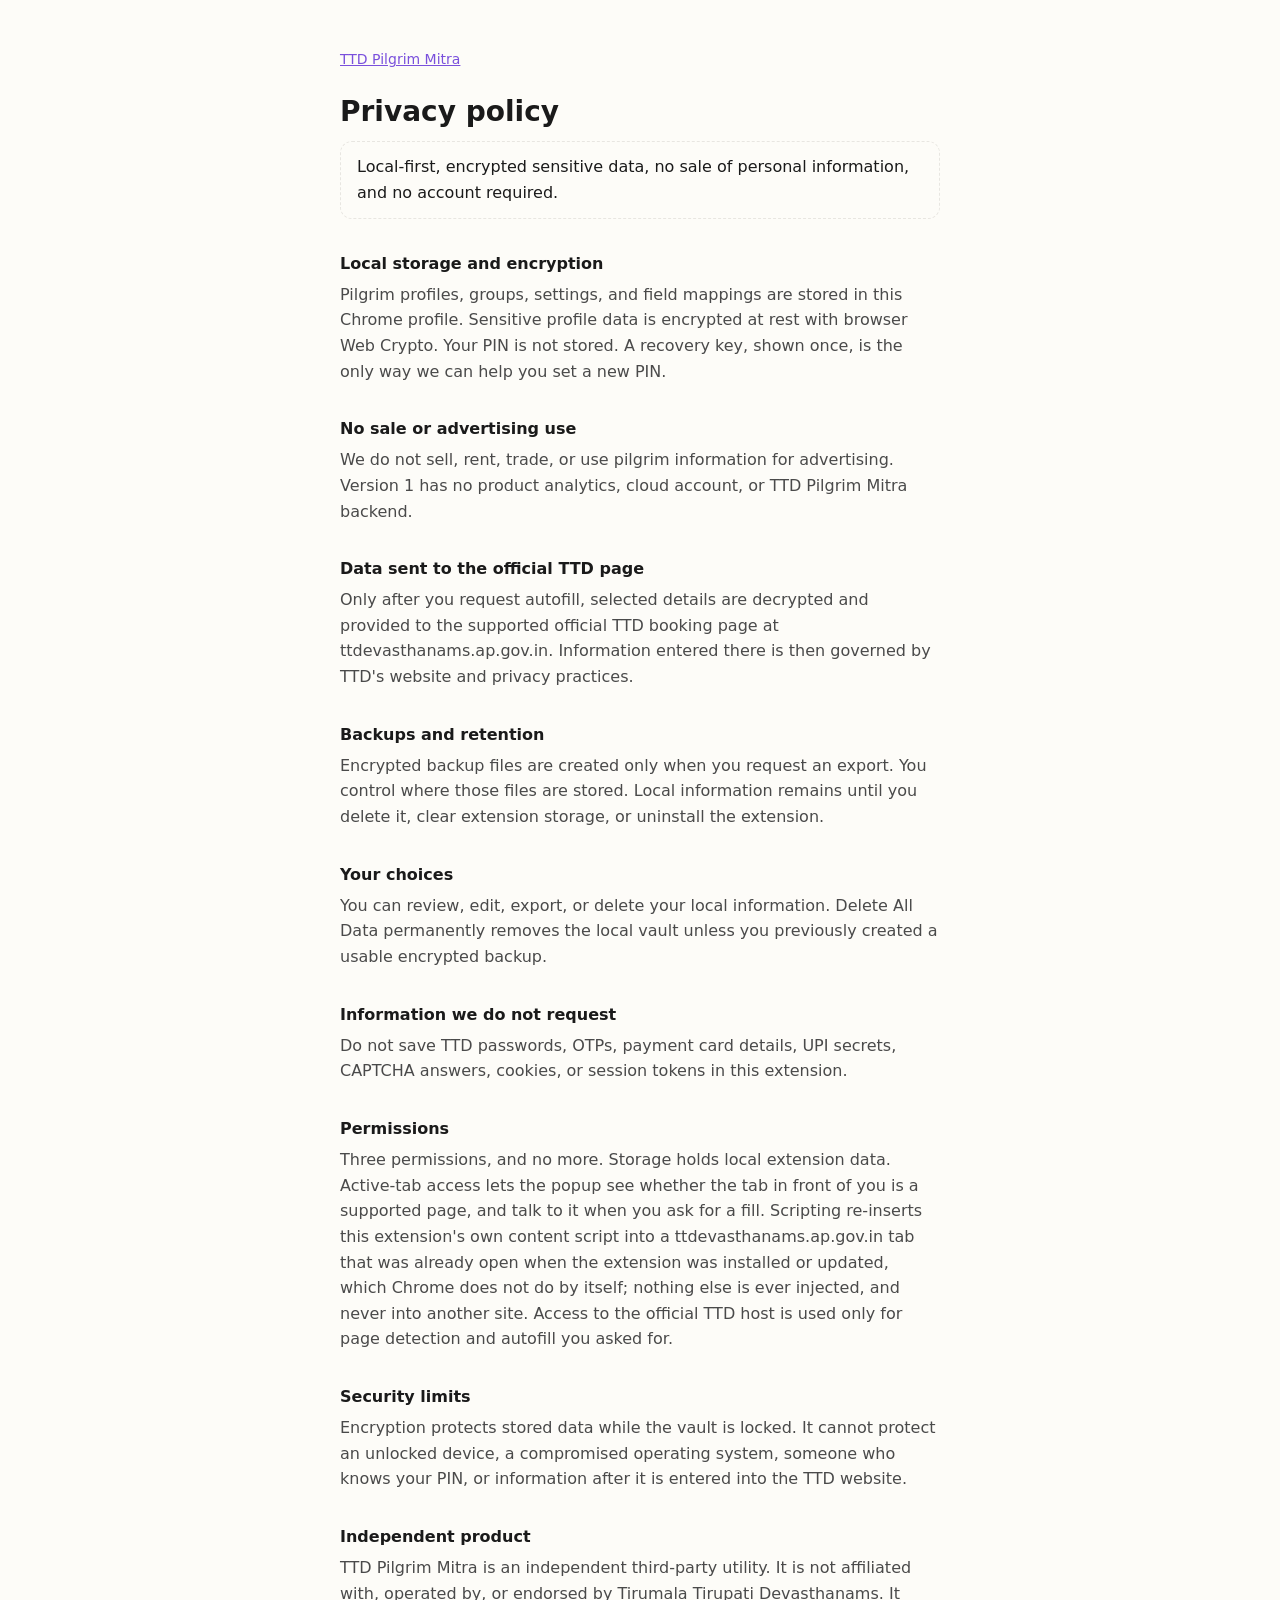
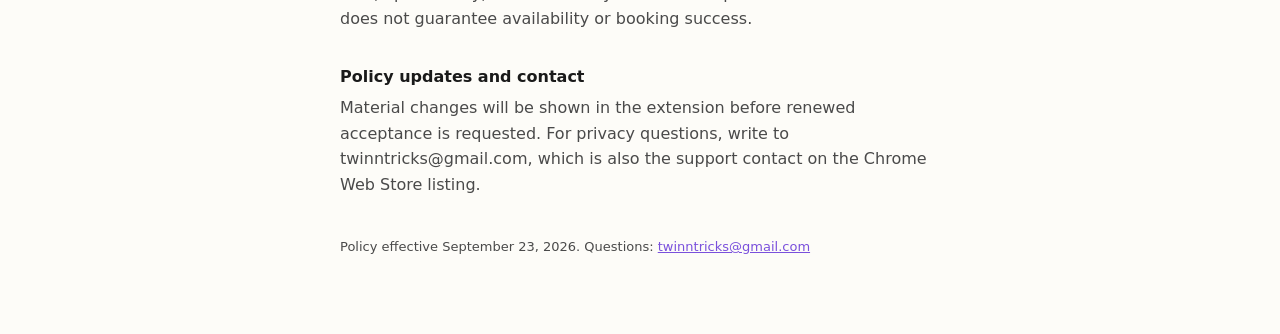
==== ttd-pilgrim-mitra/privacy/index.html @ e7f8449a "Publish TwinTricks pages, starting with TTD Pilgrim Mitra" ====
<!doctype html>
<html lang="en">
  <head>
    <meta charset="utf-8" />
    <meta name="viewport" content="width=device-width, initial-scale=1" />
    <title>Privacy policy · TTD Pilgrim Mitra</title>
    <meta
      name="description"
      content="How TTD Pilgrim Mitra handles pilgrim details: stored on your own device, encrypted, never sold."
    />
    <link rel="canonical" href="https://twintricks.github.io/ttd-pilgrim-mitra/privacy/" />
    <link rel="stylesheet" href="../style.css" />
  </head>
  <body>
    <main>
      <p class="crumb"><a href="../">TTD Pilgrim Mitra</a></p>
      <h1>Privacy policy</h1>
      <p class="summary">Local-first, encrypted sensitive data, no sale of personal information, and no account required.</p>

      <section>
        <h2>Local storage and encryption</h2>
        <p>Pilgrim profiles, groups, settings, and field mappings are stored in this Chrome profile. Sensitive profile data is encrypted at rest with browser Web Crypto. Your PIN is not stored. A recovery key, shown once, is the only way we can help you set a new PIN.</p>
      </section>

      <section>
        <h2>No sale or advertising use</h2>
        <p>We do not sell, rent, trade, or use pilgrim information for advertising. Version 1 has no product analytics, cloud account, or TTD Pilgrim Mitra backend.</p>
      </section>

      <section>
        <h2>Data sent to the official TTD page</h2>
        <p>Only after you request autofill, selected details are decrypted and provided to the supported official TTD booking page at ttdevasthanams.ap.gov.in. Information entered there is then governed by TTD's website and privacy practices.</p>
      </section>

      <section>
        <h2>Backups and retention</h2>
        <p>Encrypted backup files are created only when you request an export. You control where those files are stored. Local information remains until you delete it, clear extension storage, or uninstall the extension.</p>
      </section>

      <section>
        <h2>Your choices</h2>
        <p>You can review, edit, export, or delete your local information. Delete All Data permanently removes the local vault unless you previously created a usable encrypted backup.</p>
      </section>

      <section>
        <h2>Information we do not request</h2>
        <p>Do not save TTD passwords, OTPs, payment card details, UPI secrets, CAPTCHA answers, cookies, or session tokens in this extension.</p>
      </section>

      <section>
        <h2>Permissions</h2>
        <p>Three permissions, and no more. Storage holds local extension data. Active-tab access lets the popup see whether the tab in front of you is a supported page, and talk to it when you ask for a fill. Scripting re-inserts this extension's own content script into a ttdevasthanams.ap.gov.in tab that was already open when the extension was installed or updated, which Chrome does not do by itself; nothing else is ever injected, and never into another site. Access to the official TTD host is used only for page detection and autofill you asked for.</p>
      </section>

      <section>
        <h2>Security limits</h2>
        <p>Encryption protects stored data while the vault is locked. It cannot protect an unlocked device, a compromised operating system, someone who knows your PIN, or information after it is entered into the TTD website.</p>
      </section>

      <section>
        <h2>Independent product</h2>
        <p>TTD Pilgrim Mitra is an independent third-party utility. It is not affiliated with, operated by, or endorsed by Tirumala Tirupati Devasthanams. It does not guarantee availability or booking success.</p>
      </section>

      <section>
        <h2>Policy updates and contact</h2>
        <p>Material changes will be shown in the extension before renewed acceptance is requested. For privacy questions, write to twinntricks@gmail.com, which is also the support contact on the Chrome Web Store listing.</p>
      </section>

      <p class="effective">
        Policy effective September 23, 2026. Questions:
        <a href="mailto:twinntricks@gmail.com">twinntricks@gmail.com</a>
      </p>
    </main>
  </body>
</html>
---- ttd-pilgrim-mitra/style.css ----
:root {
  --background: #fdfcf8;
  --foreground: #1a1a1a;
  --muted: #4a4a4a;
  --primary: #7a50dc;
  --border: #e8e6e1;
}

@media (prefers-color-scheme: dark) {
  :root {
    --background: #141317;
    --foreground: #f5f4f2;
    --muted: #a8a5b0;
    --primary: #9a78e8;
    --border: #2c2a33;
  }
}

* {
  box-sizing: border-box;
}

body {
  margin: 0;
  background: var(--background);
  color: var(--foreground);
  font:
    16px/1.6 system-ui,
    -apple-system,
    "Segoe UI",
    sans-serif;
}

main {
  max-width: 40rem;
  margin: 0 auto;
  padding: 3rem 1.25rem 4rem;
}

h1 {
  font-size: 1.75rem;
  line-height: 1.25;
  margin: 0 0 0.75rem;
}

h2 {
  font-size: 1rem;
  margin: 2rem 0 0.35rem;
}

p {
  margin: 0 0 0.75rem;
  color: var(--muted);
}

a {
  color: var(--primary);
}

.crumb {
  margin-bottom: 1.5rem;
  font-size: 0.875rem;
}

.lede,
.summary {
  color: var(--foreground);
}

.summary {
  border: 1px dashed var(--border);
  border-radius: 12px;
  padding: 0.75rem 1rem;
}

.card {
  border: 1px dashed var(--border);
  border-radius: 12px;
  padding: 1rem;
  margin: 1.5rem 0;
}

.card h2 {
  margin-top: 0;
}

.card ul {
  margin: 0;
  padding-left: 1.1rem;
  color: var(--muted);
}

.card li {
  margin-bottom: 0.35rem;
}

.effective,
.footer {
  margin-top: 2.5rem;
  font-size: 0.8125rem;
}
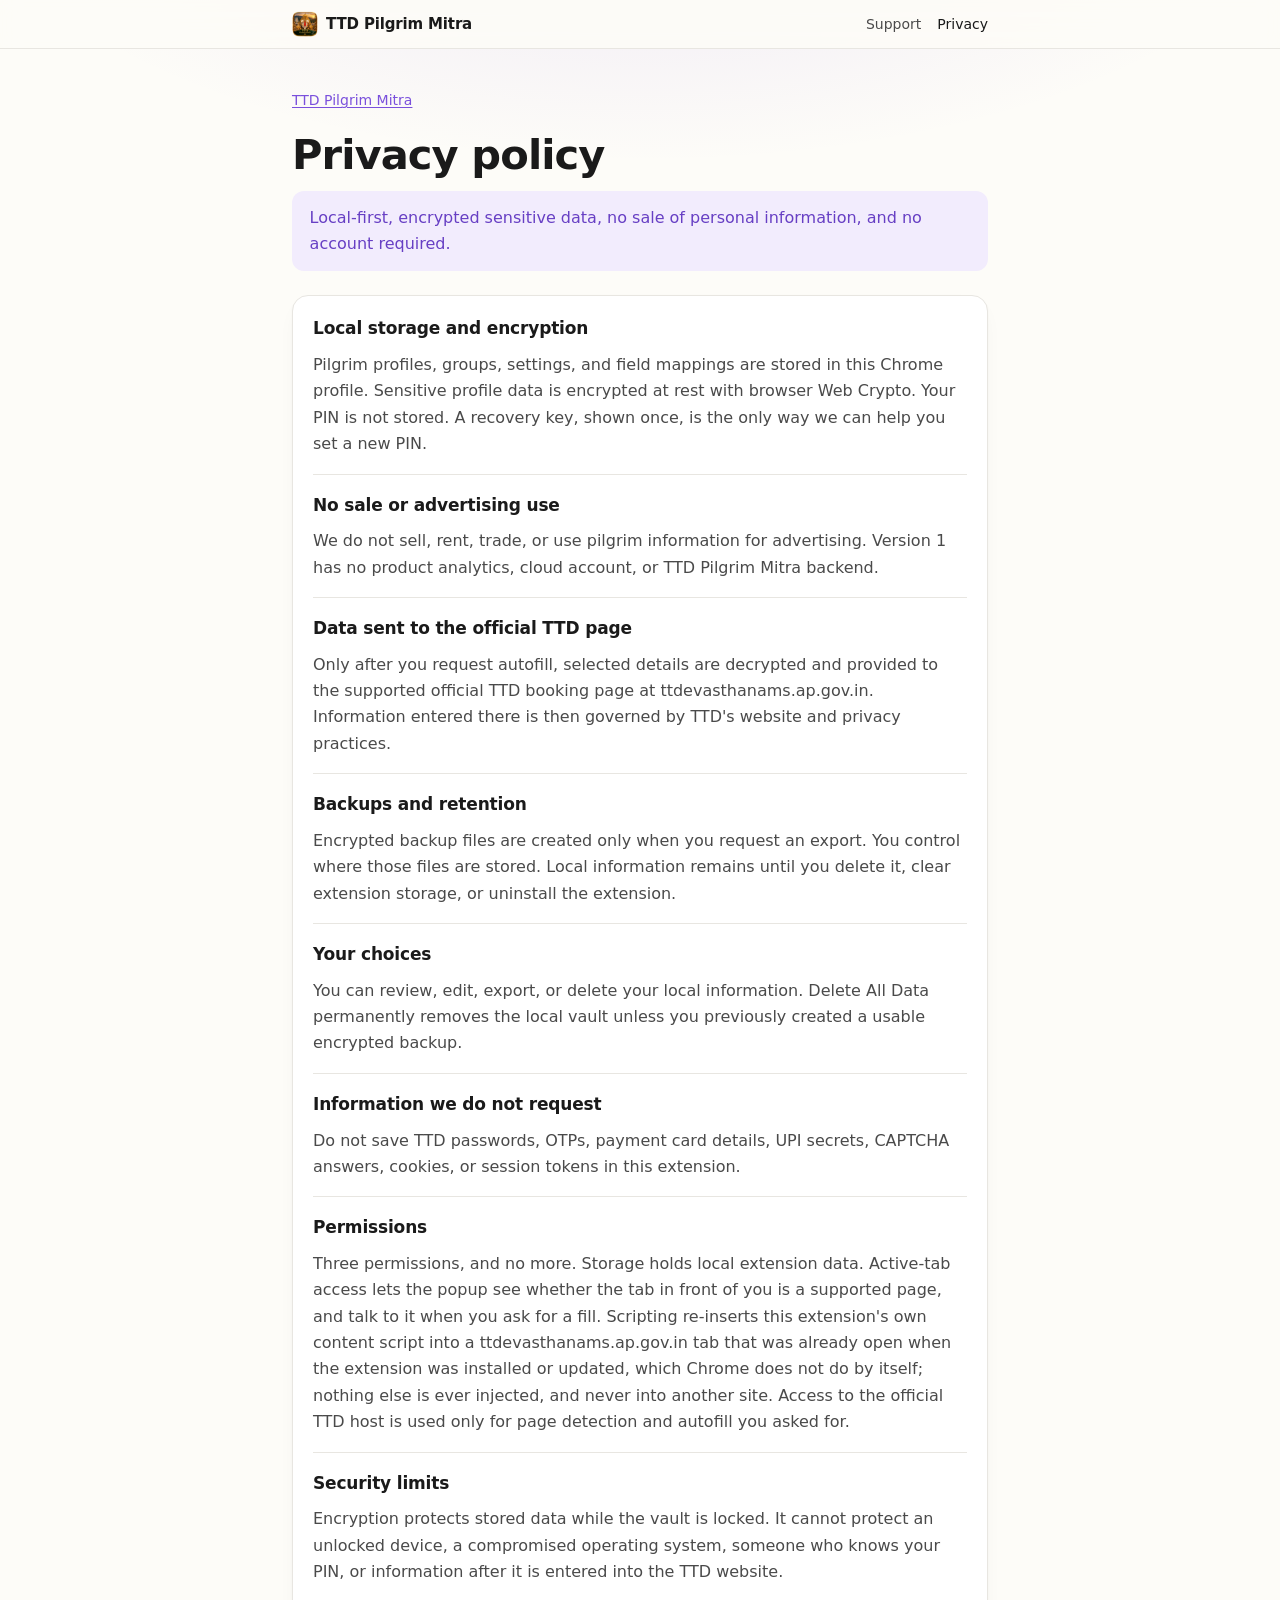
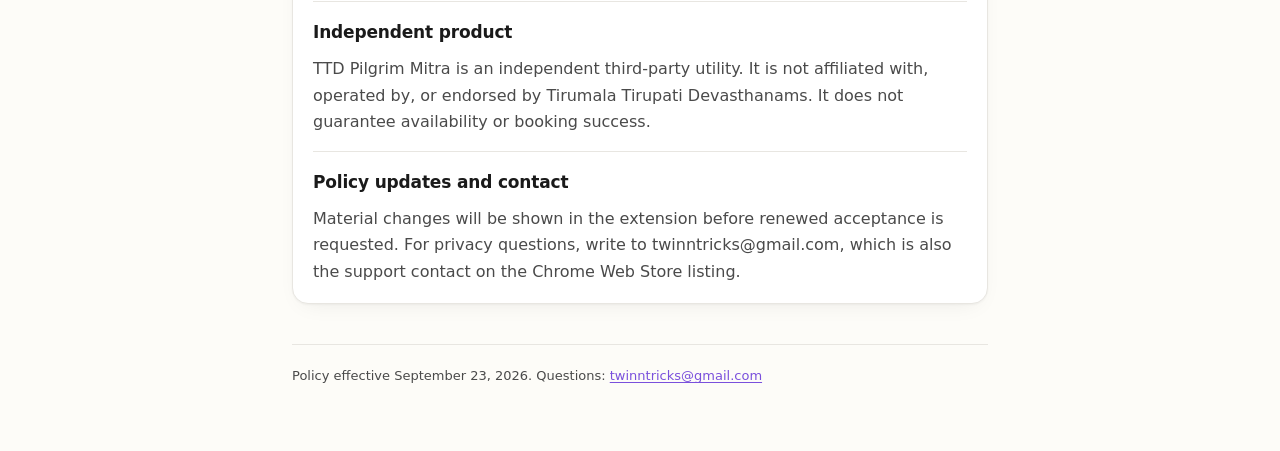
==== commit 9fc285e3: "Publish ttd-pilgrim-mitra from 9939c3f" ====
--- a/ttd-pilgrim-mitra/privacy/index.html
+++ b/ttd-pilgrim-mitra/privacy/index.html
@@ -8,64 +8,80 @@
       name="description"
       content="How TTD Pilgrim Mitra handles pilgrim details: stored on your own device, encrypted, never sold."
     />
+    <link rel="icon" href="../icon-128.png" />
     <link rel="canonical" href="https://twintricks.github.io/ttd-pilgrim-mitra/privacy/" />
     <link rel="stylesheet" href="../style.css" />
   </head>
   <body>
+    <header class="topbar">
+      <div class="topbar-inner">
+        <a class="brand" href="../">
+          <img src="../icon-128.png" alt="" width="26" height="26" />
+          TTD Pilgrim Mitra
+        </a>
+        <nav>
+          <a href="../support/">Support</a>
+          <a href="./" aria-current="page">Privacy</a>
+        </nav>
+      </div>
+    </header>
+
     <main>
       <p class="crumb"><a href="../">TTD Pilgrim Mitra</a></p>
       <h1>Privacy policy</h1>
       <p class="summary">Local-first, encrypted sensitive data, no sale of personal information, and no account required.</p>
 
-      <section>
-        <h2>Local storage and encryption</h2>
-        <p>Pilgrim profiles, groups, settings, and field mappings are stored in this Chrome profile. Sensitive profile data is encrypted at rest with browser Web Crypto. Your PIN is not stored. A recovery key, shown once, is the only way we can help you set a new PIN.</p>
-      </section>
+      <div class="card policy">
+        <section>
+          <h2>Local storage and encryption</h2>
+          <p>Pilgrim profiles, groups, settings, and field mappings are stored in this Chrome profile. Sensitive profile data is encrypted at rest with browser Web Crypto. Your PIN is not stored. A recovery key, shown once, is the only way we can help you set a new PIN.</p>
+        </section>
 
-      <section>
-        <h2>No sale or advertising use</h2>
-        <p>We do not sell, rent, trade, or use pilgrim information for advertising. Version 1 has no product analytics, cloud account, or TTD Pilgrim Mitra backend.</p>
-      </section>
+        <section>
+          <h2>No sale or advertising use</h2>
+          <p>We do not sell, rent, trade, or use pilgrim information for advertising. Version 1 has no product analytics, cloud account, or TTD Pilgrim Mitra backend.</p>
+        </section>
 
-      <section>
-        <h2>Data sent to the official TTD page</h2>
-        <p>Only after you request autofill, selected details are decrypted and provided to the supported official TTD booking page at ttdevasthanams.ap.gov.in. Information entered there is then governed by TTD's website and privacy practices.</p>
-      </section>
+        <section>
+          <h2>Data sent to the official TTD page</h2>
+          <p>Only after you request autofill, selected details are decrypted and provided to the supported official TTD booking page at ttdevasthanams.ap.gov.in. Information entered there is then governed by TTD's website and privacy practices.</p>
+        </section>
 
-      <section>
-        <h2>Backups and retention</h2>
-        <p>Encrypted backup files are created only when you request an export. You control where those files are stored. Local information remains until you delete it, clear extension storage, or uninstall the extension.</p>
-      </section>
+        <section>
+          <h2>Backups and retention</h2>
+          <p>Encrypted backup files are created only when you request an export. You control where those files are stored. Local information remains until you delete it, clear extension storage, or uninstall the extension.</p>
+        </section>
 
-      <section>
-        <h2>Your choices</h2>
-        <p>You can review, edit, export, or delete your local information. Delete All Data permanently removes the local vault unless you previously created a usable encrypted backup.</p>
-      </section>
+        <section>
+          <h2>Your choices</h2>
+          <p>You can review, edit, export, or delete your local information. Delete All Data permanently removes the local vault unless you previously created a usable encrypted backup.</p>
+        </section>
 
-      <section>
-        <h2>Information we do not request</h2>
-        <p>Do not save TTD passwords, OTPs, payment card details, UPI secrets, CAPTCHA answers, cookies, or session tokens in this extension.</p>
-      </section>
+        <section>
+          <h2>Information we do not request</h2>
+          <p>Do not save TTD passwords, OTPs, payment card details, UPI secrets, CAPTCHA answers, cookies, or session tokens in this extension.</p>
+        </section>
 
-      <section>
-        <h2>Permissions</h2>
-        <p>Three permissions, and no more. Storage holds local extension data. Active-tab access lets the popup see whether the tab in front of you is a supported page, and talk to it when you ask for a fill. Scripting re-inserts this extension's own content script into a ttdevasthanams.ap.gov.in tab that was already open when the extension was installed or updated, which Chrome does not do by itself; nothing else is ever injected, and never into another site. Access to the official TTD host is used only for page detection and autofill you asked for.</p>
-      </section>
+        <section>
+          <h2>Permissions</h2>
+          <p>Three permissions, and no more. Storage holds local extension data. Active-tab access lets the popup see whether the tab in front of you is a supported page, and talk to it when you ask for a fill. Scripting re-inserts this extension's own content script into a ttdevasthanams.ap.gov.in tab that was already open when the extension was installed or updated, which Chrome does not do by itself; nothing else is ever injected, and never into another site. Access to the official TTD host is used only for page detection and autofill you asked for.</p>
+        </section>
 
-      <section>
-        <h2>Security limits</h2>
-        <p>Encryption protects stored data while the vault is locked. It cannot protect an unlocked device, a compromised operating system, someone who knows your PIN, or information after it is entered into the TTD website.</p>
-      </section>
+        <section>
+          <h2>Security limits</h2>
+          <p>Encryption protects stored data while the vault is locked. It cannot protect an unlocked device, a compromised operating system, someone who knows your PIN, or information after it is entered into the TTD website.</p>
+        </section>
 
-      <section>
-        <h2>Independent product</h2>
-        <p>TTD Pilgrim Mitra is an independent third-party utility. It is not affiliated with, operated by, or endorsed by Tirumala Tirupati Devasthanams. It does not guarantee availability or booking success.</p>
-      </section>
+        <section>
+          <h2>Independent product</h2>
+          <p>TTD Pilgrim Mitra is an independent third-party utility. It is not affiliated with, operated by, or endorsed by Tirumala Tirupati Devasthanams. It does not guarantee availability or booking success.</p>
+        </section>
 
-      <section>
-        <h2>Policy updates and contact</h2>
-        <p>Material changes will be shown in the extension before renewed acceptance is requested. For privacy questions, write to twinntricks@gmail.com, which is also the support contact on the Chrome Web Store listing.</p>
-      </section>
+        <section>
+          <h2>Policy updates and contact</h2>
+          <p>Material changes will be shown in the extension before renewed acceptance is requested. For privacy questions, write to twinntricks@gmail.com, which is also the support contact on the Chrome Web Store listing.</p>
+        </section>
+      </div>
 
       <p class="effective">
         Policy effective September 23, 2026. Questions:
--- a/ttd-pilgrim-mitra/style.css
+++ b/ttd-pilgrim-mitra/style.css
@@ -1,18 +1,41 @@
+/*
+ * The published pages, wearing the same clothes as the extension.
+ *
+ * Every colour and radius below is copied from src/styles/globals.css rather than eyeballed, so
+ * someone who arrives here from the store recognises the popup when they open it. If a token
+ * changes there, change it here too: these two files are the only places the palette lives.
+ */
+
 :root {
   --background: #fdfcf8;
   --foreground: #1a1a1a;
-  --muted: #4a4a4a;
+  --card: #ffffff;
+  --muted-foreground: #4a4a4a;
   --primary: #7a50dc;
+  --primary-foreground: #ffffff;
+  --accent: #f2ecfd;
+  --accent-foreground: #673fc4;
   --border: #e8e6e1;
+  --success: #2f8f6f;
+  --radius: 1rem;
+  --shadow: 0 1px 2px rgb(26 26 26 / 4%), 0 8px 24px -12px rgb(26 26 26 / 10%);
+  --glow: radial-gradient(60rem 26rem at 50% -8rem, rgb(122 80 220 / 12%), transparent 70%);
 }
 
 @media (prefers-color-scheme: dark) {
   :root {
     --background: #141317;
     --foreground: #f5f4f2;
-    --muted: #a8a5b0;
+    --card: #1c1b21;
+    --muted-foreground: #a8a5b0;
     --primary: #9a78e8;
+    --primary-foreground: #17111f;
+    --accent: #282533;
+    --accent-foreground: #d9cdf7;
     --border: #2c2a33;
+    --success: #5cc9a3;
+    --shadow: 0 1px 2px rgb(0 0 0 / 30%), 0 8px 24px -12px rgb(0 0 0 / 60%);
+    --glow: radial-gradient(60rem 26rem at 50% -8rem, rgb(154 120 232 / 16%), transparent 70%);
   }
 }
 
@@ -20,82 +43,431 @@
   box-sizing: border-box;
 }
 
+html {
+  scroll-behavior: smooth;
+  /* The support page is linked from the store as an anchor, so the heading must not land under
+     the sticky bar. */
+  scroll-padding-top: 5rem;
+}
+
 body {
   margin: 0;
-  background: var(--background);
+  background: var(--background) var(--glow) no-repeat;
   color: var(--foreground);
   font:
-    16px/1.6 system-ui,
+    16px/1.65 system-ui,
     -apple-system,
     "Segoe UI",
     sans-serif;
+  -webkit-font-smoothing: antialiased;
 }
 
 main {
-  max-width: 40rem;
+  max-width: 46rem;
   margin: 0 auto;
-  padding: 3rem 1.25rem 4rem;
+  padding: 2.5rem 1.25rem 4rem;
+}
+
+a {
+  color: var(--primary);
+  text-underline-offset: 2px;
 }
 
 h1 {
-  font-size: 1.75rem;
-  line-height: 1.25;
   margin: 0 0 0.75rem;
+  font-size: clamp(1.9rem, 5.5vw, 2.6rem);
+  font-weight: 800;
+  line-height: 1.12;
+  letter-spacing: -0.022em;
 }
 
 h2 {
-  font-size: 1rem;
-  margin: 2rem 0 0.35rem;
+  margin: 0 0 0.6rem;
+  font-size: 1.0625rem;
+  font-weight: 700;
+  letter-spacing: -0.01em;
+}
+
+h3 {
+  margin: 0 0 0.25rem;
+  font-size: 0.9375rem;
+  font-weight: 650;
 }
 
 p {
   margin: 0 0 0.75rem;
-  color: var(--muted);
-}
-
-a {
-  color: var(--primary);
+  color: var(--muted-foreground);
+}
+
+p:last-child {
+  margin-bottom: 0;
+}
+
+strong {
+  color: var(--foreground);
+  font-weight: 650;
+}
+
+/* The bar at the top, which is the popup header with the window furniture taken off. */
+
+.topbar {
+  position: sticky;
+  top: 0;
+  z-index: 10;
+  background: color-mix(in srgb, var(--background) 88%, transparent);
+  backdrop-filter: blur(10px);
+  border-bottom: 1px solid var(--border);
+}
+
+.topbar-inner {
+  max-width: 46rem;
+  margin: 0 auto;
+  padding: 0.7rem 1.25rem;
+  display: flex;
+  align-items: center;
+  gap: 0.625rem;
+}
+
+.brand {
+  display: flex;
+  align-items: center;
+  gap: 0.5rem;
+  color: var(--foreground);
+  font-weight: 700;
+  font-size: 0.9375rem;
+  letter-spacing: -0.01em;
+  text-decoration: none;
+}
+
+.brand img {
+  width: 26px;
+  height: 26px;
+  border-radius: 7px;
+}
+
+.topbar nav {
+  margin-left: auto;
+  display: flex;
+  gap: 1rem;
+  font-size: 0.875rem;
+}
+
+.topbar nav a {
+  color: var(--muted-foreground);
+  text-decoration: none;
+}
+
+.topbar nav a:hover,
+.topbar nav a[aria-current="page"] {
+  color: var(--foreground);
+}
+
+/* Hero */
+
+.eyebrow {
+  display: inline-flex;
+  align-items: center;
+  gap: 0.45rem;
+  margin: 0 0 0.9rem;
+  color: var(--accent-foreground);
+  font-size: 0.75rem;
+  font-weight: 700;
+  letter-spacing: 0.1em;
+  text-transform: uppercase;
+}
+
+.lede {
+  max-width: 34rem;
+  font-size: 1.0625rem;
+  color: var(--muted-foreground);
+}
+
+.actions {
+  display: flex;
+  flex-wrap: wrap;
+  align-items: center;
+  gap: 0.75rem;
+  margin: 1.5rem 0 1rem;
+}
+
+.button {
+  display: inline-flex;
+  align-items: center;
+  gap: 0.5rem;
+  padding: 0.65rem 1.1rem;
+  border: 1px solid transparent;
+  border-radius: calc(var(--radius) - 6px);
+  background: var(--primary);
+  color: var(--primary-foreground);
+  font-size: 0.9375rem;
+  font-weight: 650;
+  text-decoration: none;
+  box-shadow: var(--shadow);
+}
+
+.button:hover {
+  filter: brightness(1.06);
+}
+
+.button.ghost {
+  background: transparent;
+  border-color: var(--border);
+  color: var(--foreground);
+  box-shadow: none;
+}
+
+.button.ghost:hover {
+  background: var(--accent);
+  border-color: var(--accent);
+  color: var(--accent-foreground);
+  filter: none;
+}
+
+.chips {
+  display: flex;
+  flex-wrap: wrap;
+  gap: 0.4rem;
+  margin: 0 0 2rem;
+  padding: 0;
+  list-style: none;
+}
+
+.chips li {
+  padding: 0.25rem 0.6rem;
+  border: 1px solid var(--border);
+  border-radius: 999px;
+  background: var(--card);
+  color: var(--muted-foreground);
+  font-size: 0.8125rem;
+}
+
+.shot {
+  display: block;
+  width: 100%;
+  height: auto;
+  margin: 0 0 2.5rem;
+  border: 1px solid var(--border);
+  border-radius: var(--radius);
+  box-shadow: var(--shadow);
+}
+
+/* Cards, the same white panels the popup is built from. */
+
+.card {
+  margin: 0 0 1rem;
+  padding: 1.15rem 1.25rem;
+  border: 1px solid var(--border);
+  border-radius: var(--radius);
+  background: var(--card);
+  box-shadow: var(--shadow);
+}
+
+.card.accent {
+  background: var(--accent);
+  border-color: transparent;
+  box-shadow: none;
+}
+
+.card.accent p {
+  color: var(--accent-foreground);
+}
+
+.grid {
+  display: grid;
+  gap: 1rem;
+  margin-bottom: 1rem;
+  grid-template-columns: repeat(auto-fit, minmax(13rem, 1fr));
+}
+
+.grid .card {
+  margin: 0;
+}
+
+.icon {
+  display: grid;
+  place-items: center;
+  width: 2rem;
+  height: 2rem;
+  margin-bottom: 0.7rem;
+  border-radius: 9px;
+  background: var(--accent);
+  color: var(--accent-foreground);
+}
+
+.icon svg {
+  width: 1rem;
+  height: 1rem;
+}
+
+.section-title {
+  margin: 2.25rem 0 0.85rem;
+  font-size: 0.75rem;
+  font-weight: 700;
+  letter-spacing: 0.1em;
+  text-transform: uppercase;
+  color: var(--muted-foreground);
+}
+
+/* Lists that carry a verdict: a tick for what it does, a cross for what it refuses to do. */
+
+.marks {
+  margin: 0;
+  padding: 0;
+  list-style: none;
+}
+
+.marks li {
+  position: relative;
+  padding: 0 0 0 1.85rem;
+  margin-bottom: 0.55rem;
+  color: var(--muted-foreground);
+}
+
+.marks li:last-child {
+  margin-bottom: 0;
+}
+
+.marks li::before {
+  position: absolute;
+  left: 0;
+  top: 0.18rem;
+  display: grid;
+  place-items: center;
+  width: 1.2rem;
+  height: 1.2rem;
+  border-radius: 999px;
+  font-size: 0.7rem;
+  font-weight: 700;
+}
+
+.marks.yes li::before {
+  content: "✓";
+  background: var(--accent);
+  color: var(--accent-foreground);
+}
+
+.marks.no li::before {
+  content: "✕";
+  background: color-mix(in srgb, var(--muted-foreground) 14%, transparent);
+  color: var(--muted-foreground);
+}
+
+/* Numbered steps, for the support page. */
+
+.steps {
+  counter-reset: step;
+  margin: 0;
+  padding: 0;
+  list-style: none;
+}
+
+.steps li {
+  position: relative;
+  counter-increment: step;
+  padding: 0 0 0 2.1rem;
+  margin-bottom: 0.9rem;
+  color: var(--muted-foreground);
+}
+
+.steps li:last-child {
+  margin-bottom: 0;
+}
+
+.steps li::before {
+  content: counter(step);
+  position: absolute;
+  left: 0;
+  top: 0.1rem;
+  display: grid;
+  place-items: center;
+  width: 1.45rem;
+  height: 1.45rem;
+  border-radius: 999px;
+  background: var(--primary);
+  color: var(--primary-foreground);
+  font-size: 0.75rem;
+  font-weight: 700;
+}
+
+/* Questions that open, so the page stays short until someone needs it. */
+
+.qa {
+  border: 1px solid var(--border);
+  border-radius: var(--radius);
+  background: var(--card);
+  box-shadow: var(--shadow);
+  overflow: hidden;
+}
+
+.qa details + details {
+  border-top: 1px solid var(--border);
+}
+
+.qa summary {
+  padding: 0.85rem 1.25rem;
+  font-size: 0.9375rem;
+  font-weight: 650;
+  cursor: pointer;
+  list-style: none;
+}
+
+.qa summary::-webkit-details-marker {
+  display: none;
+}
+
+.qa summary::after {
+  content: "+";
+  float: right;
+  color: var(--muted-foreground);
+  font-weight: 400;
+}
+
+.qa details[open] summary::after {
+  content: "−";
+}
+
+.qa summary:hover {
+  color: var(--accent-foreground);
+}
+
+.qa .answer {
+  padding: 0 1.25rem 1rem;
+}
+
+.qa .answer p {
+  font-size: 0.9375rem;
+}
+
+/* Policy pages: one card, hairlines between the sections. */
+
+.policy section + section {
+  margin-top: 1rem;
+  padding-top: 1rem;
+  border-top: 1px solid var(--border);
 }
 
 .crumb {
+  margin-bottom: 1.25rem;
+  font-size: 0.875rem;
+}
+
+.summary {
   margin-bottom: 1.5rem;
-  font-size: 0.875rem;
-}
-
-.lede,
-.summary {
-  color: var(--foreground);
-}
-
-.summary {
-  border: 1px dashed var(--border);
-  border-radius: 12px;
-  padding: 0.75rem 1rem;
-}
-
-.card {
-  border: 1px dashed var(--border);
-  border-radius: 12px;
-  padding: 1rem;
-  margin: 1.5rem 0;
-}
-
-.card h2 {
-  margin-top: 0;
-}
-
-.card ul {
-  margin: 0;
-  padding-left: 1.1rem;
-  color: var(--muted);
-}
-
-.card li {
-  margin-bottom: 0.35rem;
+  padding: 0.85rem 1.1rem;
+  border-radius: calc(var(--radius) - 4px);
+  background: var(--accent);
+  color: var(--accent-foreground);
 }
 
 .effective,
 .footer {
   margin-top: 2.5rem;
+  padding-top: 1.25rem;
+  border-top: 1px solid var(--border);
   font-size: 0.8125rem;
-}
+  color: var(--muted-foreground);
+}
+
+.footer a {
+  color: var(--muted-foreground);
+}
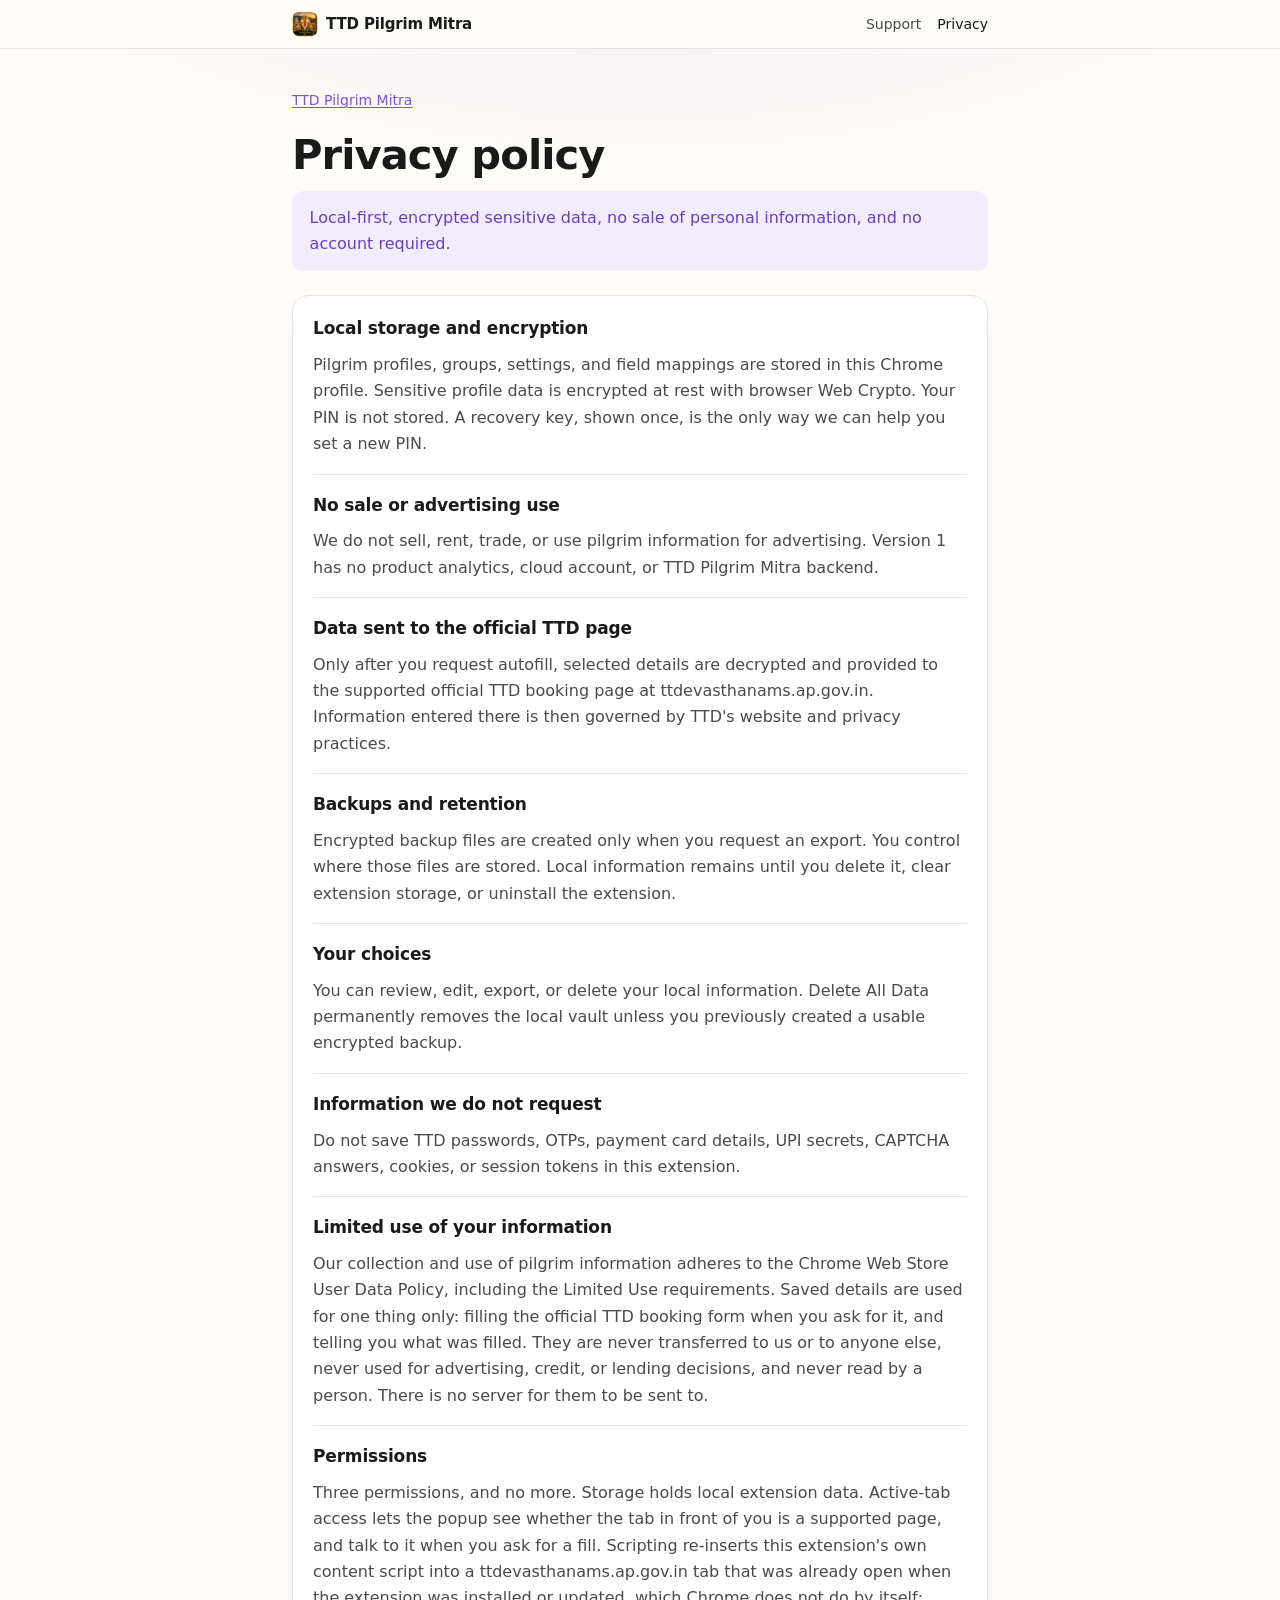
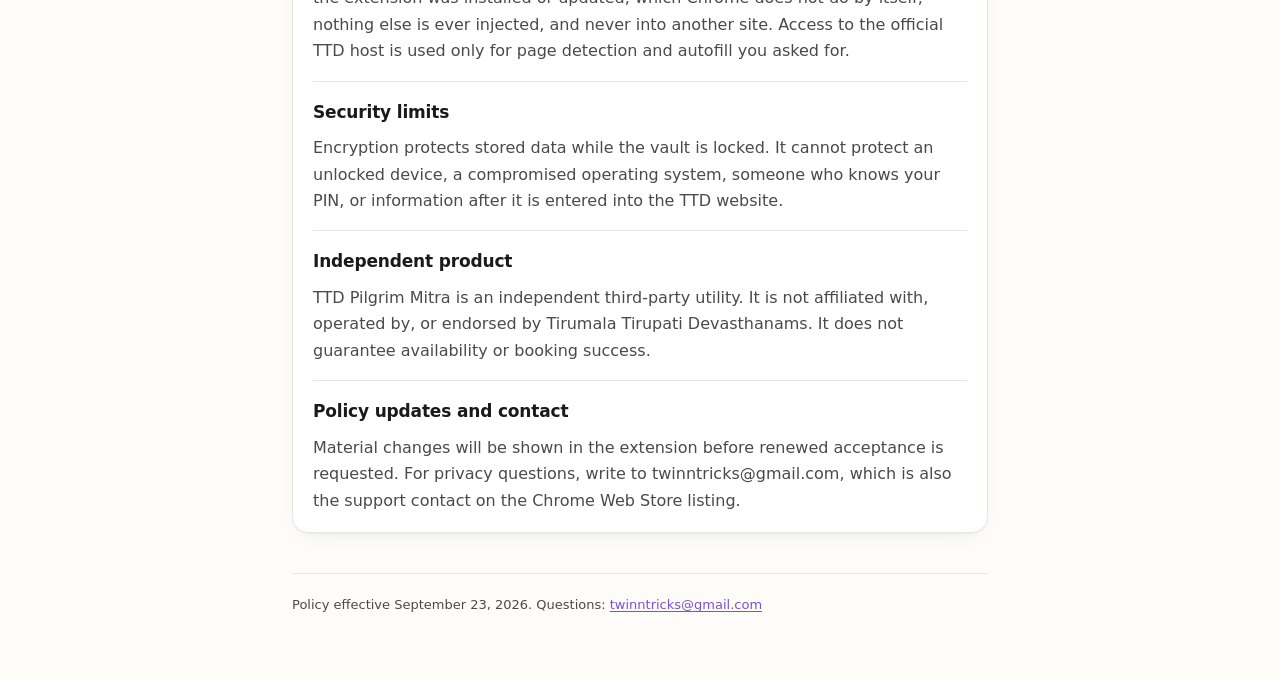
==== commit c98af7f3: "Publish ttd-pilgrim-mitra from 93803b9" ====
--- a/ttd-pilgrim-mitra/privacy/index.html
+++ b/ttd-pilgrim-mitra/privacy/index.html
@@ -63,6 +63,11 @@
         </section>
 
         <section>
+          <h2>Limited use of your information</h2>
+          <p>Our collection and use of pilgrim information adheres to the Chrome Web Store User Data Policy, including the Limited Use requirements. Saved details are used for one thing only: filling the official TTD booking form when you ask for it, and telling you what was filled. They are never transferred to us or to anyone else, never used for advertising, credit, or lending decisions, and never read by a person. There is no server for them to be sent to.</p>
+        </section>
+
+        <section>
           <h2>Permissions</h2>
           <p>Three permissions, and no more. Storage holds local extension data. Active-tab access lets the popup see whether the tab in front of you is a supported page, and talk to it when you ask for a fill. Scripting re-inserts this extension's own content script into a ttdevasthanams.ap.gov.in tab that was already open when the extension was installed or updated, which Chrome does not do by itself; nothing else is ever injected, and never into another site. Access to the official TTD host is used only for page detection and autofill you asked for.</p>
         </section>
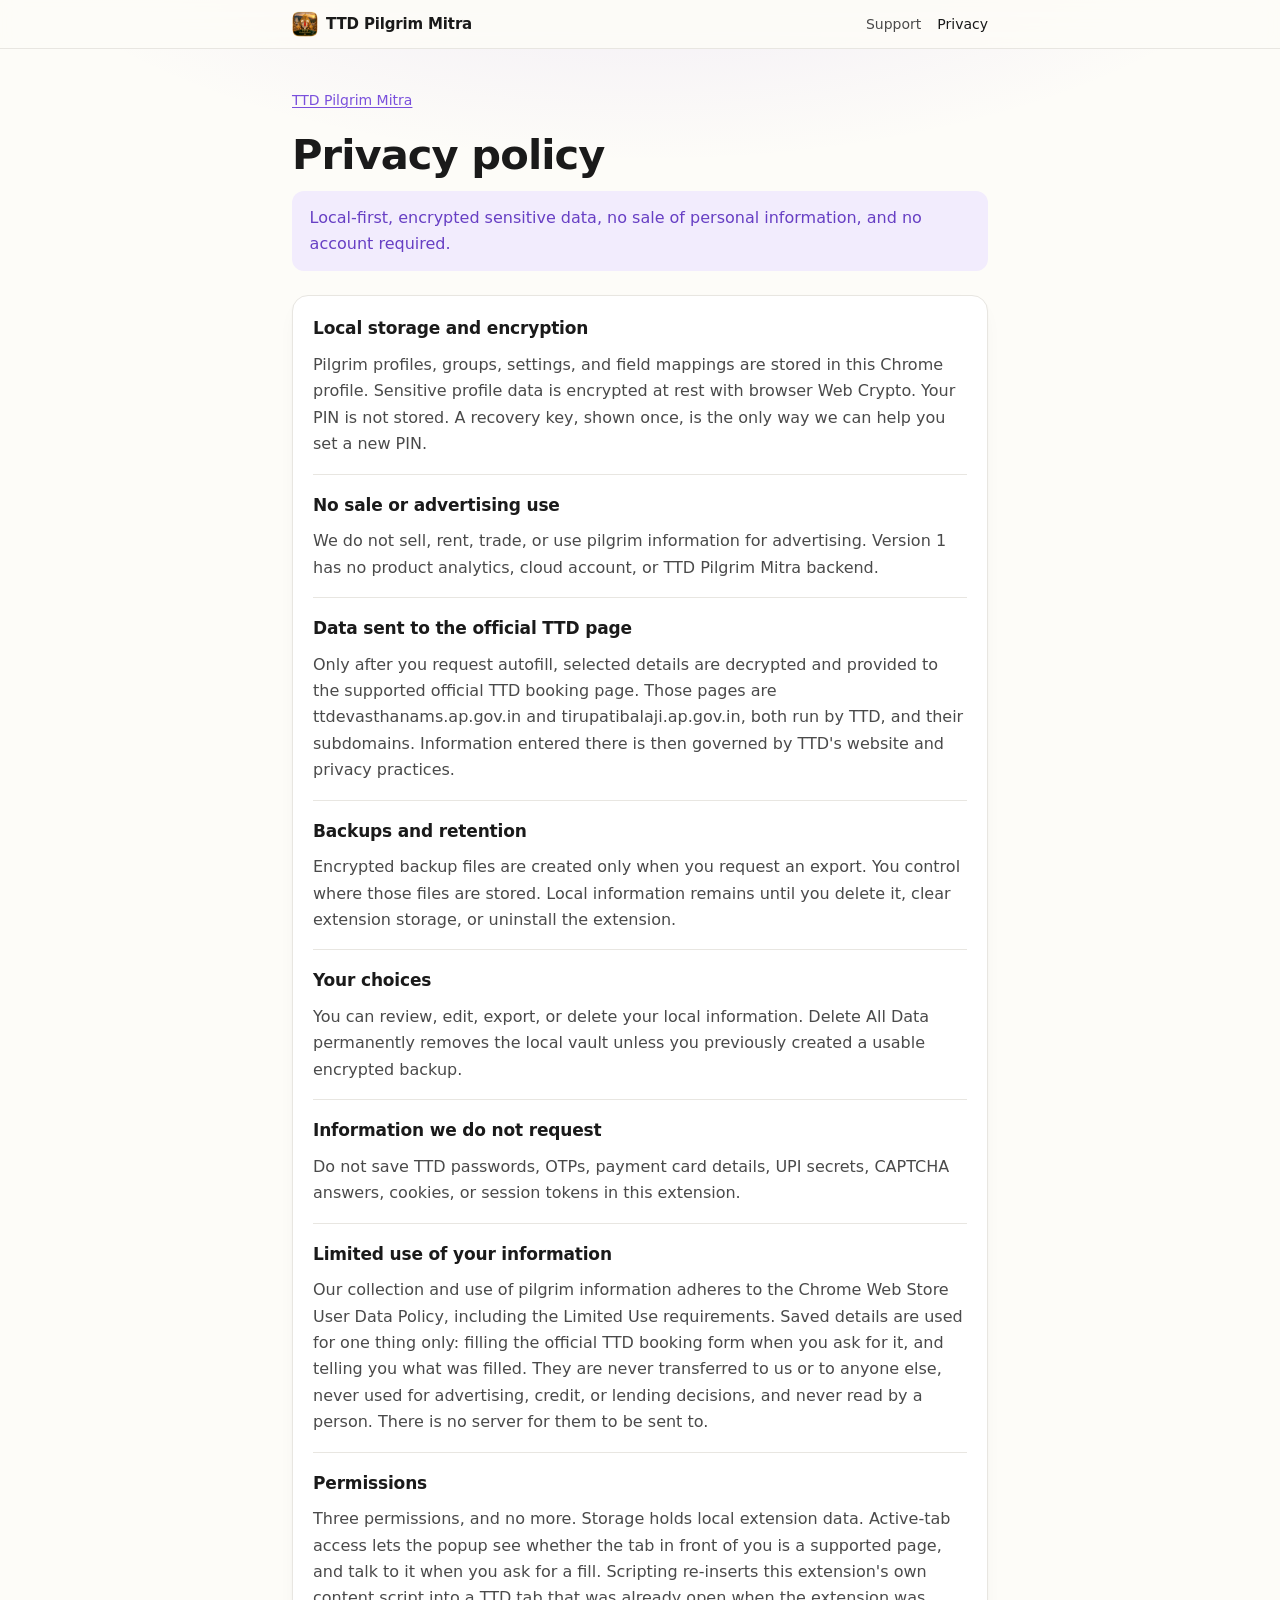
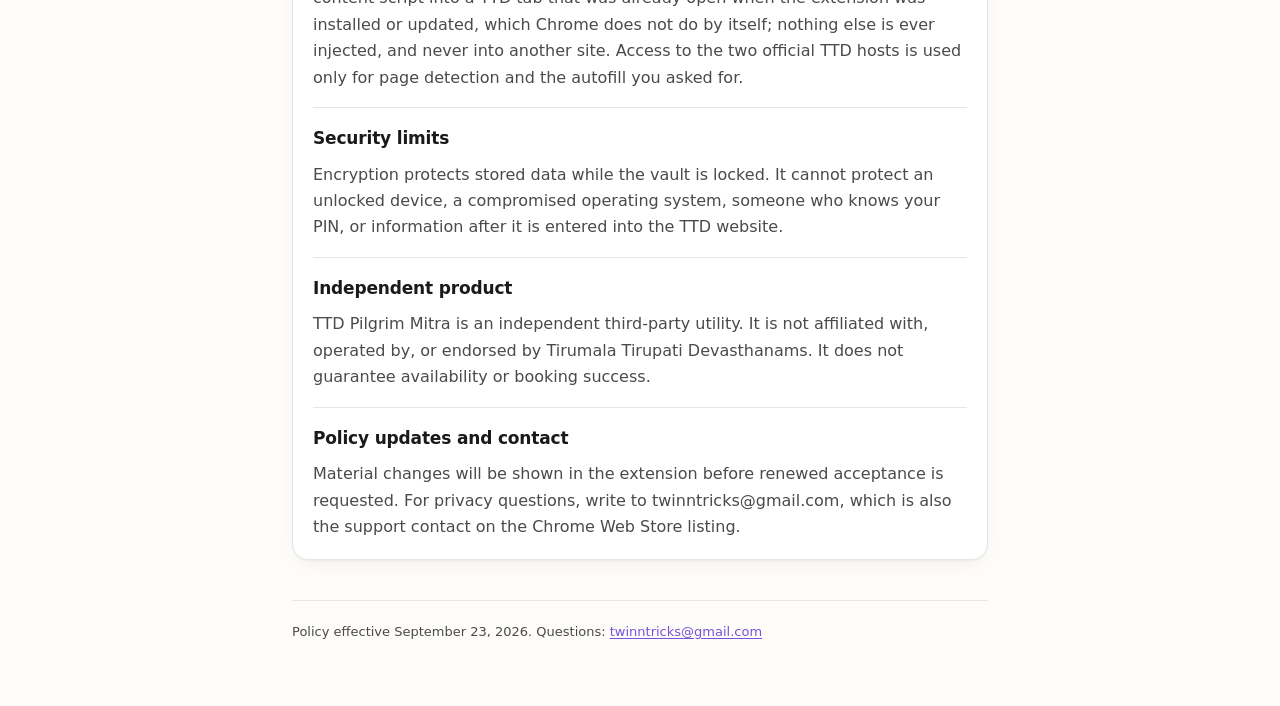
==== commit f54805e4: "Publish ttd-pilgrim-mitra from dfdd167" ====
--- a/ttd-pilgrim-mitra/privacy/index.html
+++ b/ttd-pilgrim-mitra/privacy/index.html
@@ -44,7 +44,7 @@
 
         <section>
           <h2>Data sent to the official TTD page</h2>
-          <p>Only after you request autofill, selected details are decrypted and provided to the supported official TTD booking page at ttdevasthanams.ap.gov.in. Information entered there is then governed by TTD's website and privacy practices.</p>
+          <p>Only after you request autofill, selected details are decrypted and provided to the supported official TTD booking page. Those pages are ttdevasthanams.ap.gov.in and tirupatibalaji.ap.gov.in, both run by TTD, and their subdomains. Information entered there is then governed by TTD's website and privacy practices.</p>
         </section>
 
         <section>
@@ -69,7 +69,7 @@
 
         <section>
           <h2>Permissions</h2>
-          <p>Three permissions, and no more. Storage holds local extension data. Active-tab access lets the popup see whether the tab in front of you is a supported page, and talk to it when you ask for a fill. Scripting re-inserts this extension's own content script into a ttdevasthanams.ap.gov.in tab that was already open when the extension was installed or updated, which Chrome does not do by itself; nothing else is ever injected, and never into another site. Access to the official TTD host is used only for page detection and autofill you asked for.</p>
+          <p>Three permissions, and no more. Storage holds local extension data. Active-tab access lets the popup see whether the tab in front of you is a supported page, and talk to it when you ask for a fill. Scripting re-inserts this extension's own content script into a TTD tab that was already open when the extension was installed or updated, which Chrome does not do by itself; nothing else is ever injected, and never into another site. Access to the two official TTD hosts is used only for page detection and the autofill you asked for.</p>
         </section>
 
         <section>
